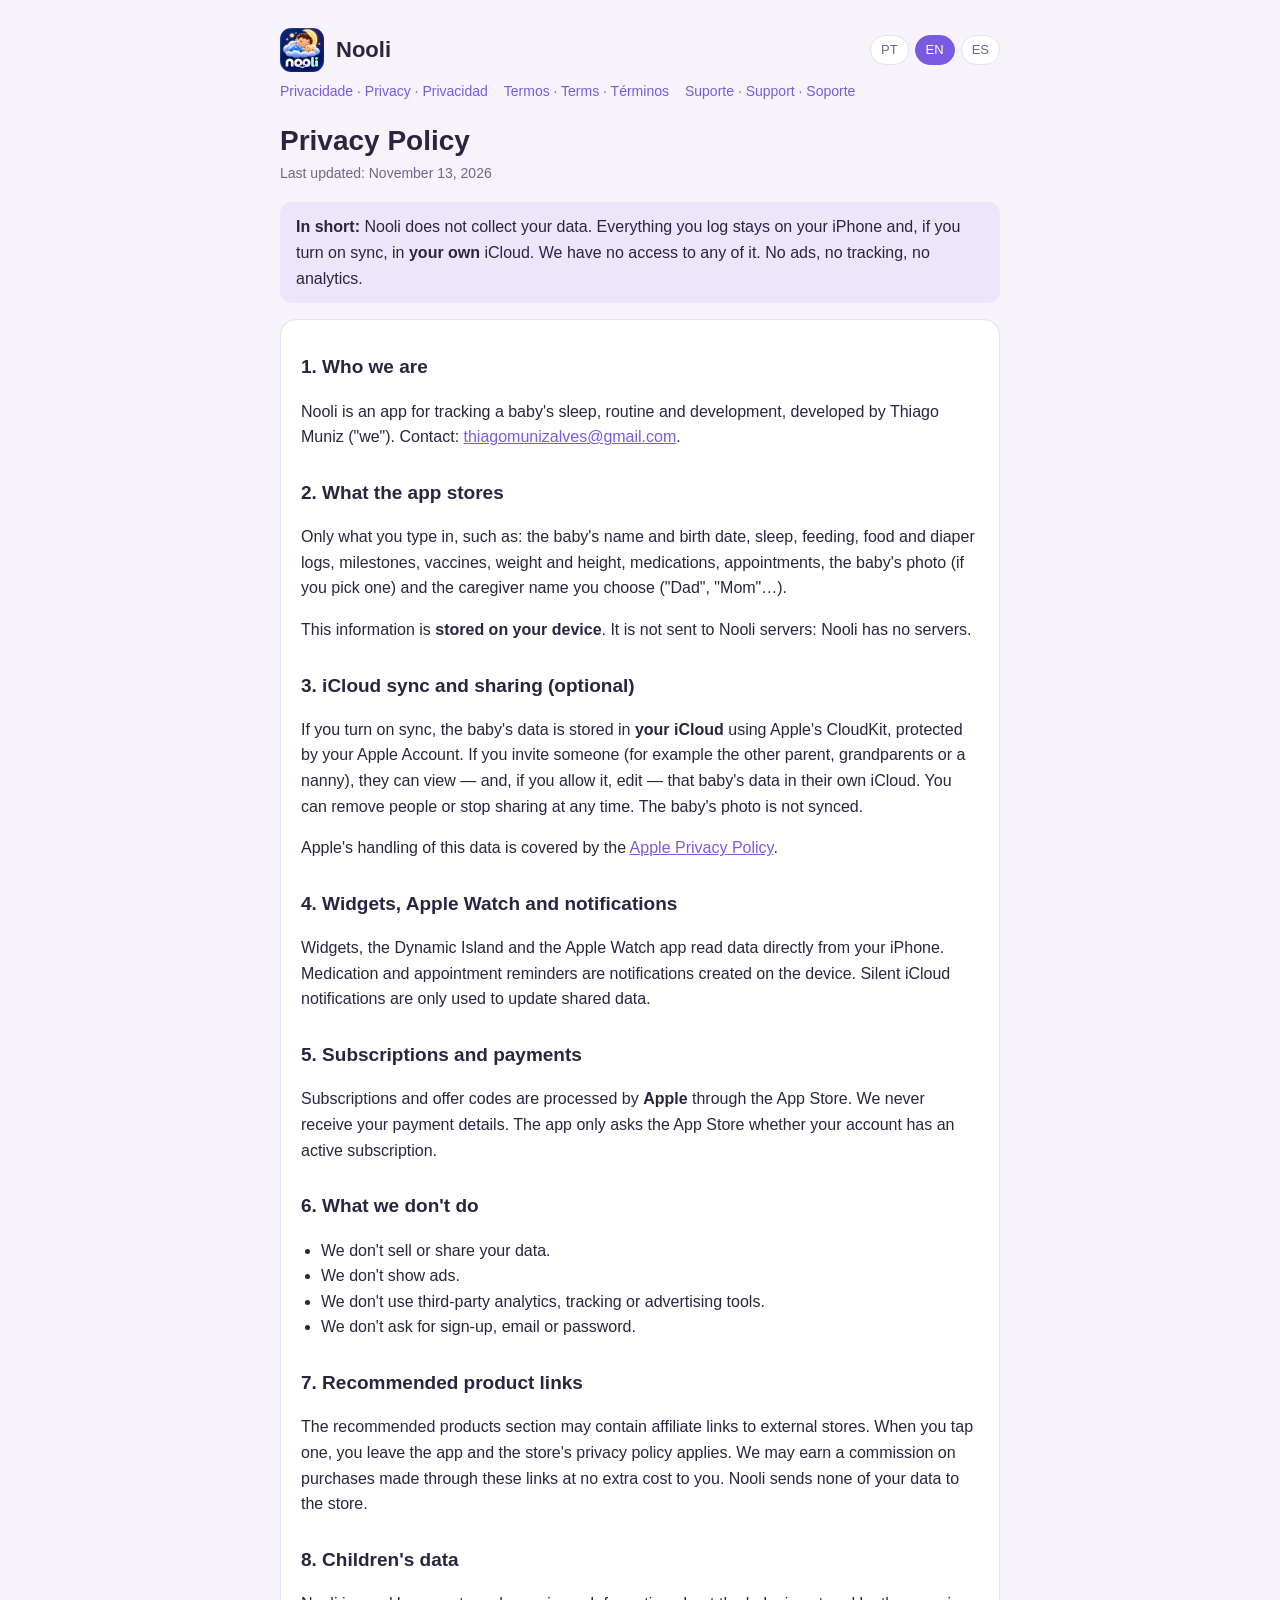
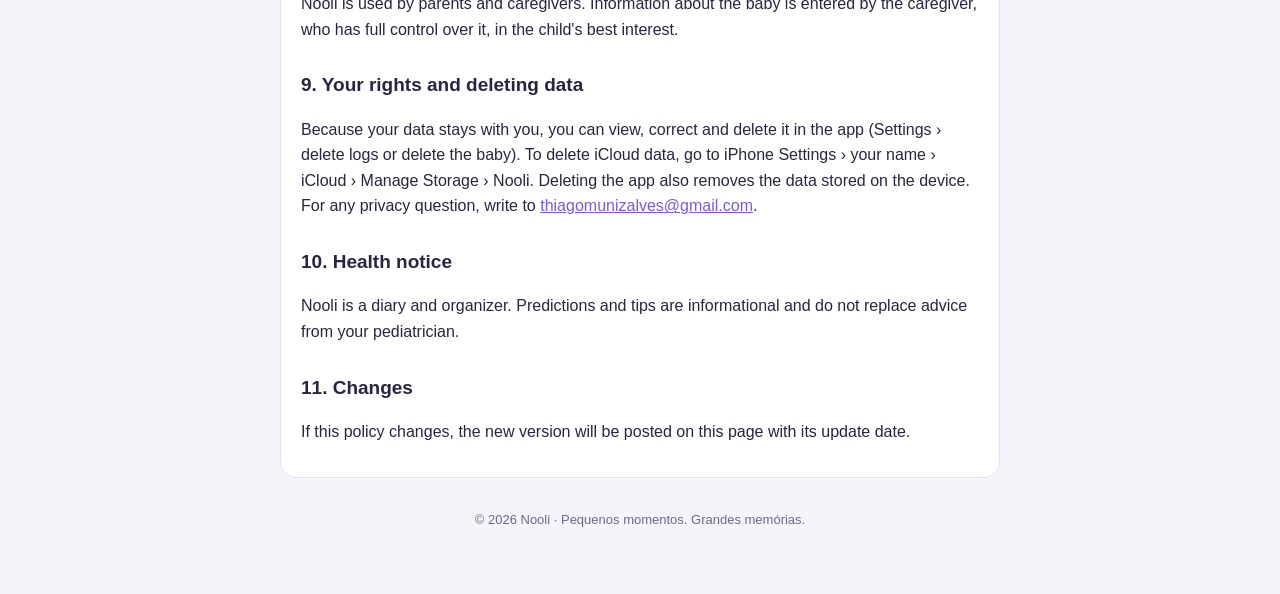
==== privacidade/index.html @ c5730f82 "Site do Nooli: privacidade, termos e suporte (pt/en/es) Co-Authored-By: Claude Opus 5.5 <noreply@ant" ====
<!doctype html>
<html lang="pt-BR" class="lang-pt">
<head>
<meta charset="utf-8">
<meta name="viewport" content="width=device-width, initial-scale=1">
<title>Nooli · Privacidade</title>
<meta name="description" content="Política de privacidade do app Nooli.">
<link rel="icon" href="../icon.png">
<link rel="stylesheet" href="../style.css">
</head>
<body>
<div class="wrap">
  <header class="top">
    <img src="../icon.png" alt="">
    <a href="../">Nooli</a>
    <div class="langs"><button data-set="pt">PT</button><button data-set="en">EN</button><button data-set="es">ES</button></div>
  </header>
  <nav class="links">
    <a href="../privacidade/">Privacidade · Privacy · Privacidad</a>
    <a href="../termos/">Termos · Terms · Términos</a>
    <a href="../suporte/">Suporte · Support · Soporte</a>
  </nav>

  <!-- ===================== PORTUGUÊS ===================== -->
  <article data-lang="pt">
    <h1>Política de Privacidade</h1>
    <p class="updated">Última atualização: 13 de novembro de 2026</p>
    <div class="highlight"><strong>Resumo:</strong> o Nooli não coleta seus dados. Tudo o que você registra fica no seu iPhone e, se você ligar a sincronização, no <strong>seu</strong> iCloud. Nós não temos acesso a nada disso. Não usamos anúncios, rastreamento nem ferramentas de análise.</div>
    <div class="card">
      <h2>1. Quem somos</h2>
      <p>O Nooli é um app para acompanhar o sono, a rotina e o desenvolvimento do bebê, desenvolvido por Thiago Muniz ("nós"). Contato: <a href="mailto:thiagomunizalves@gmail.com">thiagomunizalves@gmail.com</a>.</p>

      <h2>2. Quais informações o app guarda</h2>
      <p>As informações que você mesmo digita, por exemplo: nome e data de nascimento do bebê, registros de sono, mamadas, alimentação e fraldas, marcos de desenvolvimento, vacinas, peso e altura, remédios, agenda, a foto do bebê (se você escolher uma) e o nome de quem está usando o app ("Papai", "Mamãe"…).</p>
      <p>Essas informações ficam <strong>armazenadas no seu aparelho</strong>. Elas não são enviadas para servidores do Nooli: o Nooli não tem servidores.</p>

      <h2>3. Sincronização e compartilhamento pelo iCloud (opcional)</h2>
      <p>Se você ligar a sincronização, os dados do bebê são guardados no <strong>seu iCloud</strong>, pelo serviço CloudKit da Apple, protegido pela sua conta Apple. Se você convidar outra pessoa (por exemplo, o outro responsável, avós ou babá), ela passa a ver — e, se você permitir, editar — os dados daquele bebê no iCloud dela. Você pode remover pessoas ou parar de compartilhar a qualquer momento. A foto do bebê não é sincronizada.</p>
      <p>O tratamento desses dados pela Apple segue a <a href="https://www.apple.com/br/legal/privacy/">Política de Privacidade da Apple</a>.</p>

      <h2>4. Widgets, Apple Watch e notificações</h2>
      <p>Os widgets, a Dynamic Island e o app do Apple Watch leem os dados diretamente do seu iPhone. Os lembretes de remédios e da agenda são notificações criadas no próprio aparelho. Os avisos silenciosos do iCloud servem apenas para atualizar os dados compartilhados.</p>

      <h2>5. Assinatura e pagamentos</h2>
      <p>As assinaturas e os cupons são processados pela <strong>Apple</strong>, na App Store. Não recebemos seus dados de pagamento. O app só consulta, junto à App Store, se há uma assinatura ativa na sua conta.</p>

      <h2>6. O que não fazemos</h2>
      <ul>
        <li>Não vendemos nem compartilhamos seus dados.</li>
        <li>Não exibimos anúncios.</li>
        <li>Não usamos ferramentas de análise, rastreamento ou publicidade de terceiros.</li>
        <li>Não pedimos cadastro, e-mail ou senha.</li>
      </ul>

      <h2>7. Links de produtos recomendados</h2>
      <p>A seção de produtos recomendados pode conter links de afiliado para lojas externas. Ao tocar em um link, você sai do app e passa a seguir a política de privacidade da loja. Podemos receber uma comissão por compras feitas por esses links, sem custo extra para você. Nenhum dado seu é enviado à loja pelo Nooli.</p>

      <h2>8. Dados de crianças</h2>
      <p>O Nooli é usado por pais e cuidadores. Os dados sobre o bebê são informados pelo próprio responsável, que tem controle total sobre eles, em atenção ao melhor interesse da criança (art. 14 da LGPD).</p>

      <h2>9. Seus direitos e como apagar os dados</h2>
      <p>Como os dados ficam com você, você mesmo pode consultá-los, corrigi-los e apagá-los no app (Ajustes › apagar registros ou apagar o bebê). Para apagar os dados do iCloud, vá em Ajustes do iPhone › seu nome › iCloud › Gerenciar Armazenamento › Nooli. Ao apagar o app, os dados guardados no aparelho também são removidos. Para dúvidas sobre seus direitos (LGPD), escreva para <a href="mailto:thiagomunizalves@gmail.com">thiagomunizalves@gmail.com</a>.</p>

      <h2>10. Aviso de saúde</h2>
      <p>O Nooli é um diário e organizador. As previsões e dicas são informativas e não substituem a orientação do pediatra.</p>

      <h2>11. Alterações</h2>
      <p>Se esta política mudar, a nova versão será publicada nesta página com a data de atualização.</p>
    </div>
  </article>

  <!-- ===================== ENGLISH ===================== -->
  <article data-lang="en">
    <h1>Privacy Policy</h1>
    <p class="updated">Last updated: November 13, 2026</p>
    <div class="highlight"><strong>In short:</strong> Nooli does not collect your data. Everything you log stays on your iPhone and, if you turn on sync, in <strong>your own</strong> iCloud. We have no access to any of it. No ads, no tracking, no analytics.</div>
    <div class="card">
      <h2>1. Who we are</h2>
      <p>Nooli is an app for tracking a baby's sleep, routine and development, developed by Thiago Muniz ("we"). Contact: <a href="mailto:thiagomunizalves@gmail.com">thiagomunizalves@gmail.com</a>.</p>

      <h2>2. What the app stores</h2>
      <p>Only what you type in, such as: the baby's name and birth date, sleep, feeding, food and diaper logs, milestones, vaccines, weight and height, medications, appointments, the baby's photo (if you pick one) and the caregiver name you choose ("Dad", "Mom"…).</p>
      <p>This information is <strong>stored on your device</strong>. It is not sent to Nooli servers: Nooli has no servers.</p>

      <h2>3. iCloud sync and sharing (optional)</h2>
      <p>If you turn on sync, the baby's data is stored in <strong>your iCloud</strong> using Apple's CloudKit, protected by your Apple Account. If you invite someone (for example the other parent, grandparents or a nanny), they can view — and, if you allow it, edit — that baby's data in their own iCloud. You can remove people or stop sharing at any time. The baby's photo is not synced.</p>
      <p>Apple's handling of this data is covered by the <a href="https://www.apple.com/legal/privacy/">Apple Privacy Policy</a>.</p>

      <h2>4. Widgets, Apple Watch and notifications</h2>
      <p>Widgets, the Dynamic Island and the Apple Watch app read data directly from your iPhone. Medication and appointment reminders are notifications created on the device. Silent iCloud notifications are only used to update shared data.</p>

      <h2>5. Subscriptions and payments</h2>
      <p>Subscriptions and offer codes are processed by <strong>Apple</strong> through the App Store. We never receive your payment details. The app only asks the App Store whether your account has an active subscription.</p>

      <h2>6. What we don't do</h2>
      <ul>
        <li>We don't sell or share your data.</li>
        <li>We don't show ads.</li>
        <li>We don't use third-party analytics, tracking or advertising tools.</li>
        <li>We don't ask for sign-up, email or password.</li>
      </ul>

      <h2>7. Recommended product links</h2>
      <p>The recommended products section may contain affiliate links to external stores. When you tap one, you leave the app and the store's privacy policy applies. We may earn a commission on purchases made through these links at no extra cost to you. Nooli sends none of your data to the store.</p>

      <h2>8. Children's data</h2>
      <p>Nooli is used by parents and caregivers. Information about the baby is entered by the caregiver, who has full control over it, in the child's best interest.</p>

      <h2>9. Your rights and deleting data</h2>
      <p>Because your data stays with you, you can view, correct and delete it in the app (Settings › delete logs or delete the baby). To delete iCloud data, go to iPhone Settings › your name › iCloud › Manage Storage › Nooli. Deleting the app also removes the data stored on the device. For any privacy question, write to <a href="mailto:thiagomunizalves@gmail.com">thiagomunizalves@gmail.com</a>.</p>

      <h2>10. Health notice</h2>
      <p>Nooli is a diary and organizer. Predictions and tips are informational and do not replace advice from your pediatrician.</p>

      <h2>11. Changes</h2>
      <p>If this policy changes, the new version will be posted on this page with its update date.</p>
    </div>
  </article>

  <!-- ===================== ESPAÑOL ===================== -->
  <article data-lang="es">
    <h1>Política de Privacidad</h1>
    <p class="updated">Última actualización: 13 de noviembre de 2026</p>
    <div class="highlight"><strong>En resumen:</strong> Nooli no recopila tus datos. Todo lo que registras queda en tu iPhone y, si activas la sincronización, en <strong>tu propio</strong> iCloud. No tenemos acceso a nada de eso. Sin anuncios, sin rastreo y sin herramientas de análisis.</div>
    <div class="card">
      <h2>1. Quiénes somos</h2>
      <p>Nooli es una app para seguir el sueño, la rutina y el desarrollo del bebé, desarrollada por Thiago Muniz ("nosotros"). Contacto: <a href="mailto:thiagomunizalves@gmail.com">thiagomunizalves@gmail.com</a>.</p>

      <h2>2. Qué guarda la app</h2>
      <p>Solo lo que tú escribes, por ejemplo: nombre y fecha de nacimiento del bebé, registros de sueño, tomas, comidas y pañales, hitos, vacunas, peso y altura, medicamentos, agenda, la foto del bebé (si eliges una) y el nombre de quien usa la app ("Papá", "Mamá"…).</p>
      <p>Esta información se <strong>guarda en tu dispositivo</strong>. No se envía a servidores de Nooli: Nooli no tiene servidores.</p>

      <h2>3. Sincronización y compartir por iCloud (opcional)</h2>
      <p>Si activas la sincronización, los datos del bebé se guardan en <strong>tu iCloud</strong> mediante CloudKit de Apple, protegido por tu cuenta de Apple. Si invitas a alguien (por ejemplo, el otro progenitor, los abuelos o la niñera), podrá ver —y, si lo permites, editar— los datos de ese bebé en su propio iCloud. Puedes quitar personas o dejar de compartir en cualquier momento. La foto del bebé no se sincroniza.</p>
      <p>El tratamiento de estos datos por parte de Apple se rige por la <a href="https://www.apple.com/es/legal/privacy/">Política de Privacidad de Apple</a>.</p>

      <h2>4. Widgets, Apple Watch y notificaciones</h2>
      <p>Los widgets, la Dynamic Island y la app del Apple Watch leen los datos directamente de tu iPhone. Los recordatorios de medicamentos y de la agenda son notificaciones creadas en el propio dispositivo. Los avisos silenciosos de iCloud solo sirven para actualizar los datos compartidos.</p>

      <h2>5. Suscripción y pagos</h2>
      <p>Las suscripciones y los cupones los procesa <strong>Apple</strong> en la App Store. Nunca recibimos tus datos de pago. La app solo consulta a la App Store si tu cuenta tiene una suscripción activa.</p>

      <h2>6. Lo que no hacemos</h2>
      <ul>
        <li>No vendemos ni compartimos tus datos.</li>
        <li>No mostramos anuncios.</li>
        <li>No usamos herramientas de análisis, rastreo ni publicidad de terceros.</li>
        <li>No pedimos registro, correo ni contraseña.</li>
      </ul>

      <h2>7. Enlaces de productos recomendados</h2>
      <p>La sección de productos recomendados puede incluir enlaces de afiliado a tiendas externas. Al tocar uno, sales de la app y se aplica la política de privacidad de la tienda. Podemos recibir una comisión por compras hechas con estos enlaces, sin costo extra para ti. Nooli no envía ningún dato tuyo a la tienda.</p>

      <h2>8. Datos de menores</h2>
      <p>Nooli lo usan padres y cuidadores. La información sobre el bebé la introduce el propio responsable, que tiene control total sobre ella, en el interés superior del menor.</p>

      <h2>9. Tus derechos y cómo borrar los datos</h2>
      <p>Como los datos quedan contigo, puedes consultarlos, corregirlos y borrarlos en la app (Ajustes › borrar registros o eliminar el bebé). Para borrar los datos de iCloud, ve a Ajustes del iPhone › tu nombre › iCloud › Gestionar almacenamiento › Nooli. Al eliminar la app también se borran los datos guardados en el dispositivo. Para cualquier duda, escribe a <a href="mailto:thiagomunizalves@gmail.com">thiagomunizalves@gmail.com</a>.</p>

      <h2>10. Aviso de salud</h2>
      <p>Nooli es un diario y organizador. Las predicciones y consejos son informativos y no sustituyen la orientación del pediatra.</p>

      <h2>11. Cambios</h2>
      <p>Si esta política cambia, la nueva versión se publicará en esta página con su fecha de actualización.</p>
    </div>
  </article>

  <footer>© 2026 Nooli · Pequenos momentos. Grandes memórias.</footer>
</div>
<script src="../lang.js"></script>
</body>
</html>
---- style.css ----
:root {
  --bg: #f6f3fb; --surface: #ffffff; --ink: #2a2440; --muted: #6f6789; --line: #e6e0f2;
  --accent: #7a5ae0; --accent-soft: #ece6fc;
}
@media (prefers-color-scheme: dark) {
  :root { --bg: #14111f; --surface: #1d1930; --ink: #efeaff; --muted: #a69fc4; --line: #2e2848;
          --accent: #b39cff; --accent-soft: #2a2350; }
}
* { box-sizing: border-box; }
body {
  margin: 0; background: var(--bg); color: var(--ink);
  font: 16px/1.6 -apple-system, BlinkMacSystemFont, "Segoe UI", Roboto, sans-serif;
  padding: 0 16px;
}
.wrap { max-width: 720px; margin: 0 auto; padding: 28px 0 64px; }
header.top { display: flex; align-items: center; gap: 12px; margin-bottom: 8px; }
header.top img { width: 44px; height: 44px; border-radius: 11px; }
header.top a { color: inherit; text-decoration: none; font-weight: 800; font-size: 22px; }
.langs { margin-left: auto; display: flex; gap: 6px; }
.langs button {
  border: 1px solid var(--line); background: var(--surface); color: var(--muted);
  border-radius: 99px; padding: 4px 10px; font: inherit; font-size: 13px; cursor: pointer;
}
.langs button.on { background: var(--accent); border-color: var(--accent); color: #fff; }
nav.links { display: flex; gap: 16px; flex-wrap: wrap; margin: 6px 0 22px; font-size: 14px; }
nav.links a { color: var(--accent); text-decoration: none; }
h1 { font-size: 28px; line-height: 1.2; margin: 18px 0 4px; }
h2 { font-size: 19px; margin: 28px 0 6px; }
.updated { color: var(--muted); font-size: 14px; margin: 0 0 18px; }
.card { background: var(--surface); border: 1px solid var(--line); border-radius: 16px; padding: 4px 20px 16px; }
.highlight { background: var(--accent-soft); border-radius: 12px; padding: 12px 16px; margin: 16px 0; }
a { color: var(--accent); }
ul { padding-left: 20px; }
details { border-top: 1px solid var(--line); padding: 10px 0; }
details summary { cursor: pointer; font-weight: 600; }
footer { color: var(--muted); font-size: 13px; margin-top: 32px; text-align: center; }
[data-lang] { display: none; }
html.lang-pt [data-lang="pt"], html.lang-en [data-lang="en"], html.lang-es [data-lang="es"] { display: block; }
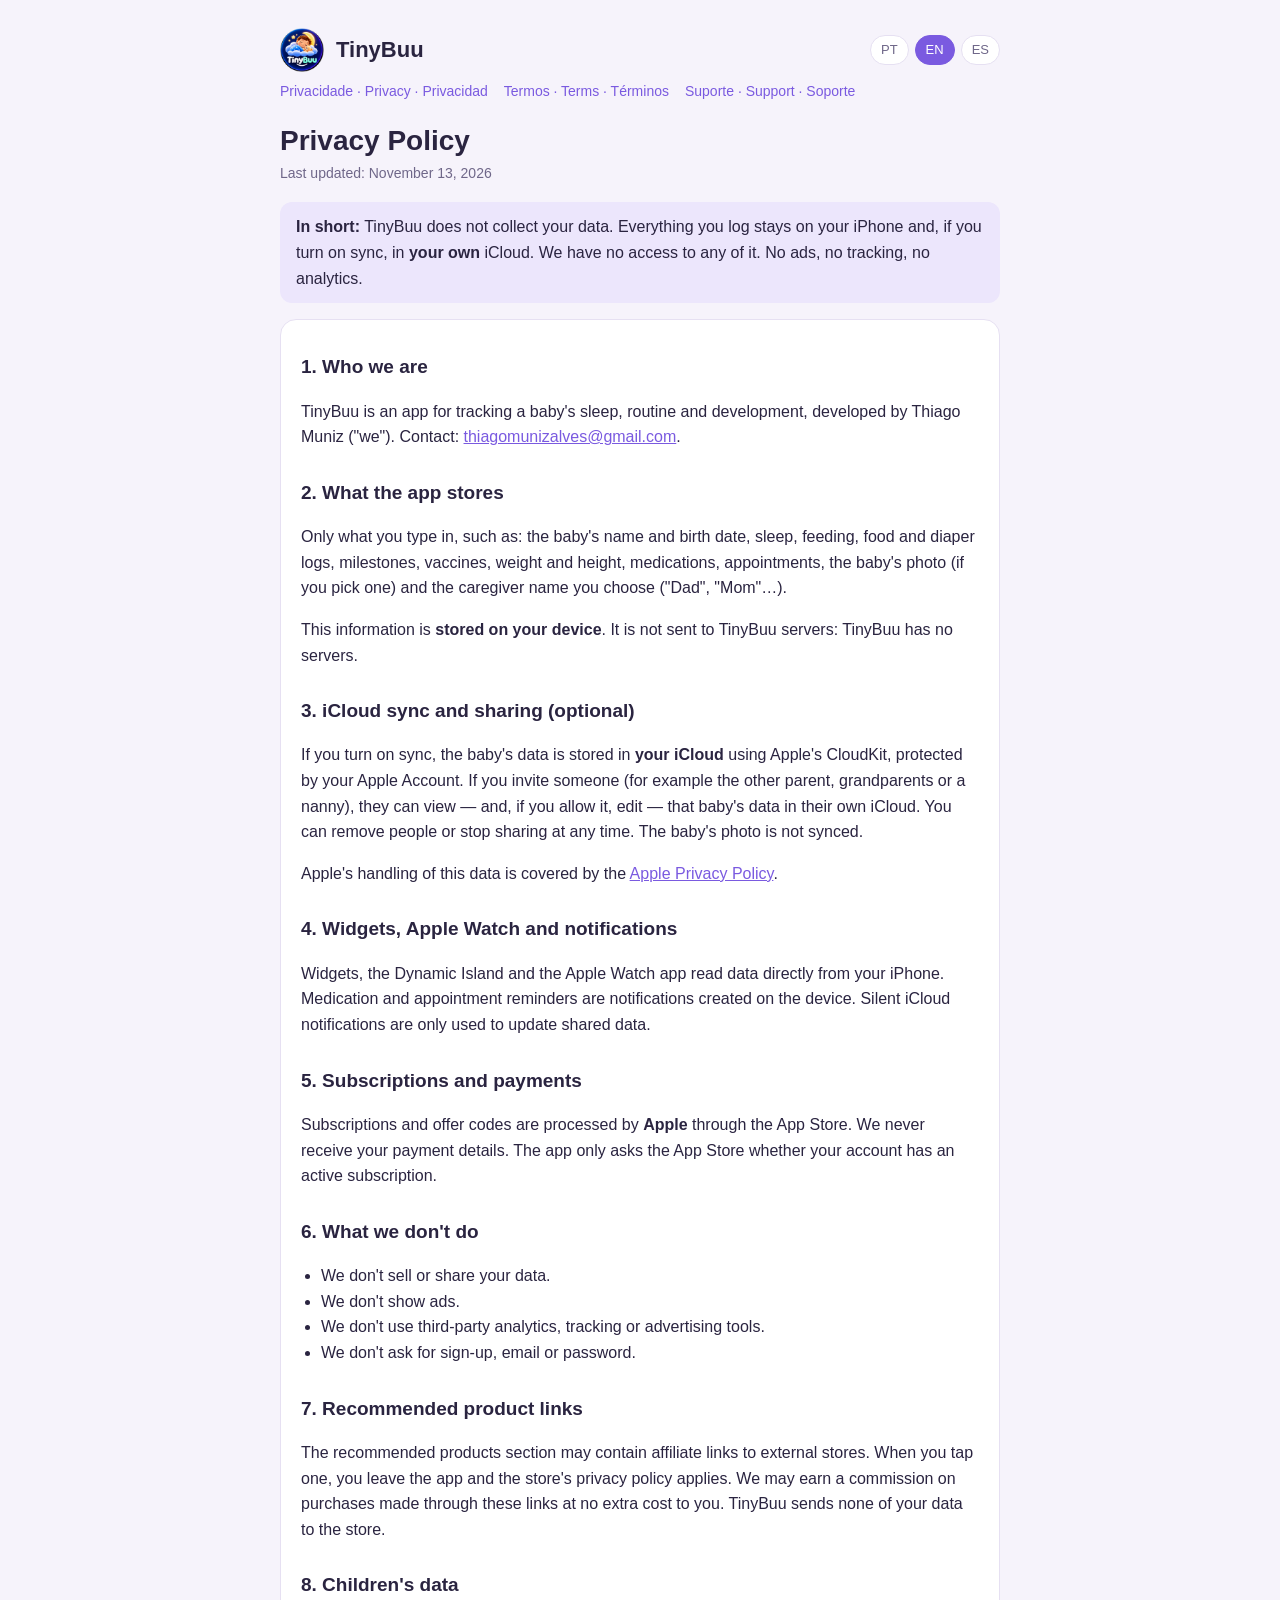
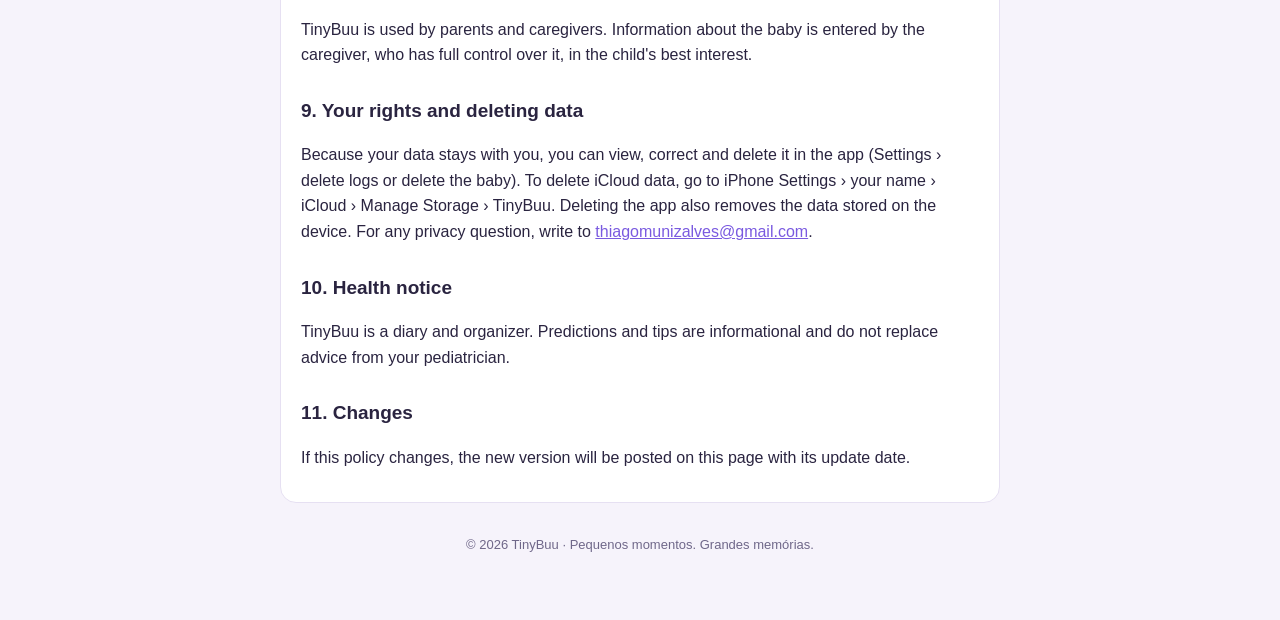
==== commit e7066fa8: "Renomeia o app para TinyBuu (textos e ícone) Co-Authored-By: Claude Opus 5.5 <noreply@anthropic.com>" ====
--- a/privacidade/index.html
+++ b/privacidade/index.html
@@ -3,8 +3,8 @@
 <head>
 <meta charset="utf-8">
 <meta name="viewport" content="width=device-width, initial-scale=1">
-<title>Nooli · Privacidade</title>
-<meta name="description" content="Política de privacidade do app Nooli.">
+<title>TinyBuu · Privacidade</title>
+<meta name="description" content="Política de privacidade do app TinyBuu.">
 <link rel="icon" href="../icon.png">
 <link rel="stylesheet" href="../style.css">
 </head>
@@ -12,7 +12,7 @@
 <div class="wrap">
   <header class="top">
     <img src="../icon.png" alt="">
-    <a href="../">Nooli</a>
+    <a href="../">TinyBuu</a>
     <div class="langs"><button data-set="pt">PT</button><button data-set="en">EN</button><button data-set="es">ES</button></div>
   </header>
   <nav class="links">
@@ -25,14 +25,14 @@
   <article data-lang="pt">
     <h1>Política de Privacidade</h1>
     <p class="updated">Última atualização: 13 de novembro de 2026</p>
-    <div class="highlight"><strong>Resumo:</strong> o Nooli não coleta seus dados. Tudo o que você registra fica no seu iPhone e, se você ligar a sincronização, no <strong>seu</strong> iCloud. Nós não temos acesso a nada disso. Não usamos anúncios, rastreamento nem ferramentas de análise.</div>
+    <div class="highlight"><strong>Resumo:</strong> o TinyBuu não coleta seus dados. Tudo o que você registra fica no seu iPhone e, se você ligar a sincronização, no <strong>seu</strong> iCloud. Nós não temos acesso a nada disso. Não usamos anúncios, rastreamento nem ferramentas de análise.</div>
     <div class="card">
       <h2>1. Quem somos</h2>
-      <p>O Nooli é um app para acompanhar o sono, a rotina e o desenvolvimento do bebê, desenvolvido por Thiago Muniz ("nós"). Contato: <a href="mailto:thiagomunizalves@gmail.com">thiagomunizalves@gmail.com</a>.</p>
+      <p>O TinyBuu é um app para acompanhar o sono, a rotina e o desenvolvimento do bebê, desenvolvido por Thiago Muniz ("nós"). Contato: <a href="mailto:thiagomunizalves@gmail.com">thiagomunizalves@gmail.com</a>.</p>
 
       <h2>2. Quais informações o app guarda</h2>
       <p>As informações que você mesmo digita, por exemplo: nome e data de nascimento do bebê, registros de sono, mamadas, alimentação e fraldas, marcos de desenvolvimento, vacinas, peso e altura, remédios, agenda, a foto do bebê (se você escolher uma) e o nome de quem está usando o app ("Papai", "Mamãe"…).</p>
-      <p>Essas informações ficam <strong>armazenadas no seu aparelho</strong>. Elas não são enviadas para servidores do Nooli: o Nooli não tem servidores.</p>
+      <p>Essas informações ficam <strong>armazenadas no seu aparelho</strong>. Elas não são enviadas para servidores do TinyBuu: o TinyBuu não tem servidores.</p>
 
       <h2>3. Sincronização e compartilhamento pelo iCloud (opcional)</h2>
       <p>Se você ligar a sincronização, os dados do bebê são guardados no <strong>seu iCloud</strong>, pelo serviço CloudKit da Apple, protegido pela sua conta Apple. Se você convidar outra pessoa (por exemplo, o outro responsável, avós ou babá), ela passa a ver — e, se você permitir, editar — os dados daquele bebê no iCloud dela. Você pode remover pessoas ou parar de compartilhar a qualquer momento. A foto do bebê não é sincronizada.</p>
@@ -53,16 +53,16 @@
       </ul>
 
       <h2>7. Links de produtos recomendados</h2>
-      <p>A seção de produtos recomendados pode conter links de afiliado para lojas externas. Ao tocar em um link, você sai do app e passa a seguir a política de privacidade da loja. Podemos receber uma comissão por compras feitas por esses links, sem custo extra para você. Nenhum dado seu é enviado à loja pelo Nooli.</p>
+      <p>A seção de produtos recomendados pode conter links de afiliado para lojas externas. Ao tocar em um link, você sai do app e passa a seguir a política de privacidade da loja. Podemos receber uma comissão por compras feitas por esses links, sem custo extra para você. Nenhum dado seu é enviado à loja pelo TinyBuu.</p>
 
       <h2>8. Dados de crianças</h2>
-      <p>O Nooli é usado por pais e cuidadores. Os dados sobre o bebê são informados pelo próprio responsável, que tem controle total sobre eles, em atenção ao melhor interesse da criança (art. 14 da LGPD).</p>
+      <p>O TinyBuu é usado por pais e cuidadores. Os dados sobre o bebê são informados pelo próprio responsável, que tem controle total sobre eles, em atenção ao melhor interesse da criança (art. 14 da LGPD).</p>
 
       <h2>9. Seus direitos e como apagar os dados</h2>
-      <p>Como os dados ficam com você, você mesmo pode consultá-los, corrigi-los e apagá-los no app (Ajustes › apagar registros ou apagar o bebê). Para apagar os dados do iCloud, vá em Ajustes do iPhone › seu nome › iCloud › Gerenciar Armazenamento › Nooli. Ao apagar o app, os dados guardados no aparelho também são removidos. Para dúvidas sobre seus direitos (LGPD), escreva para <a href="mailto:thiagomunizalves@gmail.com">thiagomunizalves@gmail.com</a>.</p>
+      <p>Como os dados ficam com você, você mesmo pode consultá-los, corrigi-los e apagá-los no app (Ajustes › apagar registros ou apagar o bebê). Para apagar os dados do iCloud, vá em Ajustes do iPhone › seu nome › iCloud › Gerenciar Armazenamento › TinyBuu. Ao apagar o app, os dados guardados no aparelho também são removidos. Para dúvidas sobre seus direitos (LGPD), escreva para <a href="mailto:thiagomunizalves@gmail.com">thiagomunizalves@gmail.com</a>.</p>
 
       <h2>10. Aviso de saúde</h2>
-      <p>O Nooli é um diário e organizador. As previsões e dicas são informativas e não substituem a orientação do pediatra.</p>
+      <p>O TinyBuu é um diário e organizador. As previsões e dicas são informativas e não substituem a orientação do pediatra.</p>
 
       <h2>11. Alterações</h2>
       <p>Se esta política mudar, a nova versão será publicada nesta página com a data de atualização.</p>
@@ -73,14 +73,14 @@
   <article data-lang="en">
     <h1>Privacy Policy</h1>
     <p class="updated">Last updated: November 13, 2026</p>
-    <div class="highlight"><strong>In short:</strong> Nooli does not collect your data. Everything you log stays on your iPhone and, if you turn on sync, in <strong>your own</strong> iCloud. We have no access to any of it. No ads, no tracking, no analytics.</div>
+    <div class="highlight"><strong>In short:</strong> TinyBuu does not collect your data. Everything you log stays on your iPhone and, if you turn on sync, in <strong>your own</strong> iCloud. We have no access to any of it. No ads, no tracking, no analytics.</div>
     <div class="card">
       <h2>1. Who we are</h2>
-      <p>Nooli is an app for tracking a baby's sleep, routine and development, developed by Thiago Muniz ("we"). Contact: <a href="mailto:thiagomunizalves@gmail.com">thiagomunizalves@gmail.com</a>.</p>
+      <p>TinyBuu is an app for tracking a baby's sleep, routine and development, developed by Thiago Muniz ("we"). Contact: <a href="mailto:thiagomunizalves@gmail.com">thiagomunizalves@gmail.com</a>.</p>
 
       <h2>2. What the app stores</h2>
       <p>Only what you type in, such as: the baby's name and birth date, sleep, feeding, food and diaper logs, milestones, vaccines, weight and height, medications, appointments, the baby's photo (if you pick one) and the caregiver name you choose ("Dad", "Mom"…).</p>
-      <p>This information is <strong>stored on your device</strong>. It is not sent to Nooli servers: Nooli has no servers.</p>
+      <p>This information is <strong>stored on your device</strong>. It is not sent to TinyBuu servers: TinyBuu has no servers.</p>
 
       <h2>3. iCloud sync and sharing (optional)</h2>
       <p>If you turn on sync, the baby's data is stored in <strong>your iCloud</strong> using Apple's CloudKit, protected by your Apple Account. If you invite someone (for example the other parent, grandparents or a nanny), they can view — and, if you allow it, edit — that baby's data in their own iCloud. You can remove people or stop sharing at any time. The baby's photo is not synced.</p>
@@ -101,16 +101,16 @@
       </ul>
 
       <h2>7. Recommended product links</h2>
-      <p>The recommended products section may contain affiliate links to external stores. When you tap one, you leave the app and the store's privacy policy applies. We may earn a commission on purchases made through these links at no extra cost to you. Nooli sends none of your data to the store.</p>
+      <p>The recommended products section may contain affiliate links to external stores. When you tap one, you leave the app and the store's privacy policy applies. We may earn a commission on purchases made through these links at no extra cost to you. TinyBuu sends none of your data to the store.</p>
 
       <h2>8. Children's data</h2>
-      <p>Nooli is used by parents and caregivers. Information about the baby is entered by the caregiver, who has full control over it, in the child's best interest.</p>
+      <p>TinyBuu is used by parents and caregivers. Information about the baby is entered by the caregiver, who has full control over it, in the child's best interest.</p>
 
       <h2>9. Your rights and deleting data</h2>
-      <p>Because your data stays with you, you can view, correct and delete it in the app (Settings › delete logs or delete the baby). To delete iCloud data, go to iPhone Settings › your name › iCloud › Manage Storage › Nooli. Deleting the app also removes the data stored on the device. For any privacy question, write to <a href="mailto:thiagomunizalves@gmail.com">thiagomunizalves@gmail.com</a>.</p>
+      <p>Because your data stays with you, you can view, correct and delete it in the app (Settings › delete logs or delete the baby). To delete iCloud data, go to iPhone Settings › your name › iCloud › Manage Storage › TinyBuu. Deleting the app also removes the data stored on the device. For any privacy question, write to <a href="mailto:thiagomunizalves@gmail.com">thiagomunizalves@gmail.com</a>.</p>
 
       <h2>10. Health notice</h2>
-      <p>Nooli is a diary and organizer. Predictions and tips are informational and do not replace advice from your pediatrician.</p>
+      <p>TinyBuu is a diary and organizer. Predictions and tips are informational and do not replace advice from your pediatrician.</p>
 
       <h2>11. Changes</h2>
       <p>If this policy changes, the new version will be posted on this page with its update date.</p>
@@ -121,14 +121,14 @@
   <article data-lang="es">
     <h1>Política de Privacidad</h1>
     <p class="updated">Última actualización: 13 de noviembre de 2026</p>
-    <div class="highlight"><strong>En resumen:</strong> Nooli no recopila tus datos. Todo lo que registras queda en tu iPhone y, si activas la sincronización, en <strong>tu propio</strong> iCloud. No tenemos acceso a nada de eso. Sin anuncios, sin rastreo y sin herramientas de análisis.</div>
+    <div class="highlight"><strong>En resumen:</strong> TinyBuu no recopila tus datos. Todo lo que registras queda en tu iPhone y, si activas la sincronización, en <strong>tu propio</strong> iCloud. No tenemos acceso a nada de eso. Sin anuncios, sin rastreo y sin herramientas de análisis.</div>
     <div class="card">
       <h2>1. Quiénes somos</h2>
-      <p>Nooli es una app para seguir el sueño, la rutina y el desarrollo del bebé, desarrollada por Thiago Muniz ("nosotros"). Contacto: <a href="mailto:thiagomunizalves@gmail.com">thiagomunizalves@gmail.com</a>.</p>
+      <p>TinyBuu es una app para seguir el sueño, la rutina y el desarrollo del bebé, desarrollada por Thiago Muniz ("nosotros"). Contacto: <a href="mailto:thiagomunizalves@gmail.com">thiagomunizalves@gmail.com</a>.</p>
 
       <h2>2. Qué guarda la app</h2>
       <p>Solo lo que tú escribes, por ejemplo: nombre y fecha de nacimiento del bebé, registros de sueño, tomas, comidas y pañales, hitos, vacunas, peso y altura, medicamentos, agenda, la foto del bebé (si eliges una) y el nombre de quien usa la app ("Papá", "Mamá"…).</p>
-      <p>Esta información se <strong>guarda en tu dispositivo</strong>. No se envía a servidores de Nooli: Nooli no tiene servidores.</p>
+      <p>Esta información se <strong>guarda en tu dispositivo</strong>. No se envía a servidores de TinyBuu: TinyBuu no tiene servidores.</p>
 
       <h2>3. Sincronización y compartir por iCloud (opcional)</h2>
       <p>Si activas la sincronización, los datos del bebé se guardan en <strong>tu iCloud</strong> mediante CloudKit de Apple, protegido por tu cuenta de Apple. Si invitas a alguien (por ejemplo, el otro progenitor, los abuelos o la niñera), podrá ver —y, si lo permites, editar— los datos de ese bebé en su propio iCloud. Puedes quitar personas o dejar de compartir en cualquier momento. La foto del bebé no se sincroniza.</p>
@@ -149,23 +149,23 @@
       </ul>
 
       <h2>7. Enlaces de productos recomendados</h2>
-      <p>La sección de productos recomendados puede incluir enlaces de afiliado a tiendas externas. Al tocar uno, sales de la app y se aplica la política de privacidad de la tienda. Podemos recibir una comisión por compras hechas con estos enlaces, sin costo extra para ti. Nooli no envía ningún dato tuyo a la tienda.</p>
+      <p>La sección de productos recomendados puede incluir enlaces de afiliado a tiendas externas. Al tocar uno, sales de la app y se aplica la política de privacidad de la tienda. Podemos recibir una comisión por compras hechas con estos enlaces, sin costo extra para ti. TinyBuu no envía ningún dato tuyo a la tienda.</p>
 
       <h2>8. Datos de menores</h2>
-      <p>Nooli lo usan padres y cuidadores. La información sobre el bebé la introduce el propio responsable, que tiene control total sobre ella, en el interés superior del menor.</p>
+      <p>TinyBuu lo usan padres y cuidadores. La información sobre el bebé la introduce el propio responsable, que tiene control total sobre ella, en el interés superior del menor.</p>
 
       <h2>9. Tus derechos y cómo borrar los datos</h2>
-      <p>Como los datos quedan contigo, puedes consultarlos, corregirlos y borrarlos en la app (Ajustes › borrar registros o eliminar el bebé). Para borrar los datos de iCloud, ve a Ajustes del iPhone › tu nombre › iCloud › Gestionar almacenamiento › Nooli. Al eliminar la app también se borran los datos guardados en el dispositivo. Para cualquier duda, escribe a <a href="mailto:thiagomunizalves@gmail.com">thiagomunizalves@gmail.com</a>.</p>
+      <p>Como los datos quedan contigo, puedes consultarlos, corregirlos y borrarlos en la app (Ajustes › borrar registros o eliminar el bebé). Para borrar los datos de iCloud, ve a Ajustes del iPhone › tu nombre › iCloud › Gestionar almacenamiento › TinyBuu. Al eliminar la app también se borran los datos guardados en el dispositivo. Para cualquier duda, escribe a <a href="mailto:thiagomunizalves@gmail.com">thiagomunizalves@gmail.com</a>.</p>
 
       <h2>10. Aviso de salud</h2>
-      <p>Nooli es un diario y organizador. Las predicciones y consejos son informativos y no sustituyen la orientación del pediatra.</p>
+      <p>TinyBuu es un diario y organizador. Las predicciones y consejos son informativos y no sustituyen la orientación del pediatra.</p>
 
       <h2>11. Cambios</h2>
       <p>Si esta política cambia, la nueva versión se publicará en esta página con su fecha de actualización.</p>
     </div>
   </article>
 
-  <footer>© 2026 Nooli · Pequenos momentos. Grandes memórias.</footer>
+  <footer>© 2026 TinyBuu · Pequenos momentos. Grandes memórias.</footer>
 </div>
 <script src="../lang.js"></script>
 </body>
